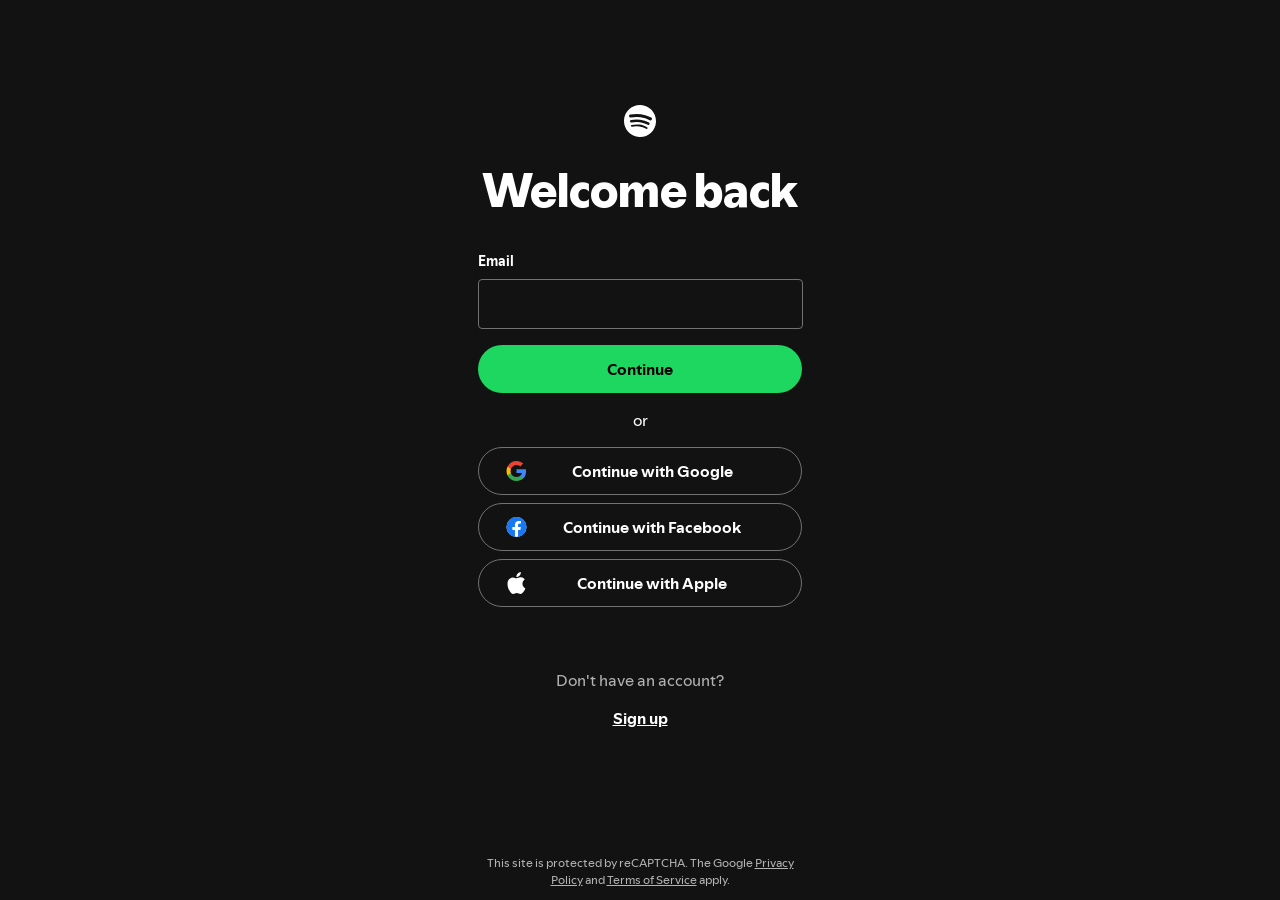
==== Spotify_page_clone/spotify.html @ bc36cb8f "Uploading the final versions of the files" ====
<!doctype html>
<html lang="en">
  <head>
    <meta charset="UTF-8"/>
    <title>Spotify login</title>
    <link rel="stylesheet" href="spotifycss.css"/>
  </head>
  <body>
    <div id="glavni">
      <div id="logo">
        <svg fill="#ffffff" viewBox="0 0 24 24" width="32" height="32">
          <path d="M13.427.01C6.805-.253 1.224 4.902.961 11.524.698 18.147 5.853 23.728 12.476 23.99c6.622.263 12.203-4.892 12.466-11.514S20.049.272 13.427.01m5.066 17.579a.717.717 0 0 1-.977.268 14.4 14.4 0 0 0-5.138-1.747 14.4 14.4 0 0 0-5.42.263.717.717 0 0 1-.338-1.392c1.95-.474 3.955-.571 5.958-.29 2.003.282 3.903.928 5.647 1.92a.717.717 0 0 1 .268.978m1.577-3.15a.93.93 0 0 1-1.262.376 17.7 17.7 0 0 0-5.972-1.96 17.7 17.7 0 0 0-6.281.238.93.93 0 0 1-1.11-.71.93.93 0 0 1 .71-1.11 19.5 19.5 0 0 1 6.94-.262 19.5 19.5 0 0 1 6.599 2.165c.452.245.62.81.376 1.263m1.748-3.551a1.147 1.147 0 0 1-1.546.488 21.4 21.4 0 0 0-6.918-2.208 21.4 21.4 0 0 0-7.259.215 1.146 1.146 0 0 1-.456-2.246 23.7 23.7 0 0 1 8.034-.24 23.7 23.7 0 0 1 7.657 2.445c.561.292.78.984.488 1.546m13.612-.036-.832-.247c-1.67-.495-2.14-.681-2.14-1.353 0-.637.708-1.327 2.264-1.327 1.539 0 2.839.752 3.51 1.31.116.096.24.052.24-.098V6.935c0-.097-.027-.15-.098-.203-.83-.62-2.272-1.07-3.723-1.07-2.953 0-4.722 1.68-4.722 3.59 0 2.157 1.371 2.91 3.626 3.546l.973.274c1.689.478 1.998.902 1.998 1.556 0 1.097-.831 1.433-2.07 1.433-1.556 0-3.457-.911-4.35-2.025-.08-.098-.177-.053-.177.062v2.423c0 .097.01.141.08.22.743.814 2.52 1.53 4.59 1.53 2.546 0 4.456-1.485 4.456-3.784 0-1.787-1.052-2.865-3.625-3.635m10.107-1.76c-1.68 0-2.653 1.026-3.219 2.052V9.376c0-.08-.044-.124-.124-.124h-2.22c-.079 0-.123.044-.123.124V20.72c0 .08.044.124.124.124h2.22c.079 0 .123-.044.123-.124v-4.536c.566 1.025 1.521 2.034 3.237 2.034 2.264 0 3.89-1.955 3.89-4.581s-1.644-4.545-3.908-4.545m-.654 6.986c-1.185 0-2.211-1.167-2.618-2.458.407-1.362 1.344-2.405 2.618-2.405 1.211 0 2.051.92 2.051 2.423s-.84 2.44-2.051 2.44m40.633-6.826h-2.264c-.08 0-.115.017-.15.097l-2.282 5.483-2.29-5.483c-.035-.08-.07-.097-.15-.097h-3.661v-.584c0-.955.645-1.397 1.476-1.397.496 0 1.035.256 1.415.486.089.053.15-.008.115-.088l-.796-1.901a.26.26 0 0 0-.124-.133c-.389-.203-1.025-.38-1.644-.38-1.875 0-2.954 1.432-2.954 3.254v.743h-1.503c-.08 0-.124.044-.124.124v1.768c0 .08.044.124.124.124h1.503v6.668c0 .08.044.123.124.123h2.264c.08 0 .124-.044.124-.123v-6.668h1.936l2.812 6.11-1.512 3.325c-.044.098.009.142.097.142h2.414c.08 0 .116-.018.15-.097l4.997-11.355c.035-.08-.009-.141-.097-.141M54.964 9.04c-2.865 0-4.837 2.025-4.837 4.616 0 2.573 1.971 4.616 4.837 4.616 2.856 0 4.846-2.043 4.846-4.616 0-2.591-1.99-4.616-4.846-4.616m.008 7.065c-1.37 0-2.343-1.043-2.343-2.45 0-1.405.973-2.449 2.343-2.449 1.362 0 2.335 1.043 2.335 2.45 0 1.406-.973 2.45-2.335 2.45m33.541-6.334a1.24 1.24 0 0 0-.483-.471 1.4 1.4 0 0 0-.693-.17q-.384 0-.693.17a1.24 1.24 0 0 0-.484.471q-.174.302-.174.681 0 .375.174.677.175.3.484.471t.693.17.693-.17.483-.471.175-.676q0-.38-.175-.682m-.211 1.247a1 1 0 0 1-.394.39 1.15 1.15 0 0 1-.571.14 1.16 1.16 0 0 1-.576-.14 1 1 0 0 1-.391-.39 1.14 1.14 0 0 1-.14-.566q0-.316.14-.562t.391-.388.576-.14q.32 0 .57.14.253.141.395.39t.142.565q0 .312-.142.56m-19.835-5.78c-.85 0-1.468.6-1.468 1.396s.619 1.397 1.468 1.397c.866 0 1.485-.6 1.485-1.397 0-.796-.619-1.397-1.485-1.397m19.329 5.19a.31.31 0 0 0 .134-.262q0-.168-.132-.266-.132-.099-.381-.099h-.588v1.229h.284v-.489h.154l.374.489h.35l-.41-.518a.5.5 0 0 0 .215-.084m-.424-.109h-.26v-.3h.27q.12 0 .184.036a.12.12 0 0 1 .065.116.12.12 0 0 1-.067.111.4.4 0 0 1-.192.037M69.607 9.252h-2.263c-.08 0-.124.044-.124.124v8.56c0 .08.044.123.124.123h2.263c.08 0 .124-.044.124-.123v-8.56c0-.08-.044-.124-.124-.124m-3.333 6.605a2.1 2.1 0 0 1-1.053.257c-.725 0-1.185-.425-1.185-1.362v-3.484h2.211c.08 0 .124-.044.124-.124V9.376c0-.08-.044-.124-.124-.124h-2.21V6.944c0-.097-.063-.15-.15-.08l-3.954 3.113c-.053.044-.07.088-.07.16v1.007c0 .08.044.124.123.124h1.539v3.855c0 2.087 1.203 3.06 2.918 3.06.743 0 1.46-.194 1.884-.442.062-.035.07-.07.07-.133v-1.68c0-.088-.044-.115-.123-.07" transform="translate(-0.95,0)"></path>
        </svg>
      </div>
      <div id="welcome">
        <a>Welcome back</a>
      </div>
      <div id="forma">
        <form>
          <label for="email">Email</label>
          <input type="email" id="email"/>
        </form>
      </div>
      <button type="submit" id="gumbzelen" onclick="window.location.href='spotfyloginkoda.html'">Continue</button>
      <div id="or">
        <a>or</a>
      </div>
      <div id="skupinabutton">
        <button class="gumbi">
          <svg width="25" height="24" viewBox="0 0 25 24"><path fill-rule="evenodd" clip-rule="evenodd" d="M22.1 12.2272C22.1 11.5182 22.0364 10.8363 21.9182 10.1818H12.5V14.05H17.8818C17.65 15.3 16.9455 16.3591 15.8864 17.0682V19.5772H19.1182C21.0091 17.8363 22.1 15.2727 22.1 12.2272Z" fill="#4285F4"></path><path fill-rule="evenodd" clip-rule="evenodd" d="M12.4998 21.9999C15.1998 21.9999 17.4635 21.1045 19.118 19.5772L15.8862 17.0681C14.9907 17.6681 13.8453 18.0227 12.4998 18.0227C9.89529 18.0227 7.69075 16.2636 6.90439 13.8999H3.56348V16.4908C5.20893 19.759 8.59075 21.9999 12.4998 21.9999Z" fill="#34A853"></path><path fill-rule="evenodd" clip-rule="evenodd" d="M6.90455 13.9C6.70455 13.3 6.59091 12.6591 6.59091 12C6.59091 11.3409 6.70455 10.7 6.90455 10.1V7.50909H3.56364C2.88636 8.85909 2.5 10.3864 2.5 12C2.5 13.6136 2.88636 15.1409 3.56364 16.4909L6.90455 13.9Z" fill="#FBBC05"></path><path fill-rule="evenodd" clip-rule="evenodd" d="M12.4998 5.97727C13.968 5.97727 15.2862 6.48182 16.3226 7.47273L19.1907 4.60455C17.4589 2.99091 15.1953 2 12.4998 2C8.59075 2 5.20893 4.24091 3.56348 7.50909L6.90439 10.1C7.69075 7.73636 9.89529 5.97727 12.4998 5.97727Z" fill="#EA4335"></path></svg>
          Continue with Google
        </button>
        <button class="gumbi">
          <svg width="25" height="24" viewBox="0 0 25 24"><circle cx="12.5" cy="12" r="10" fill="white"></circle><path d="M22.5 12C22.5 6.477 18.023 2 12.5 2C6.977 2 2.5 6.477 2.5 12C2.5 16.991 6.157 21.128 10.938 21.878V14.891H8.398V12H10.938V9.797C10.938 7.291 12.43 5.907 14.715 5.907C15.808 5.907 16.953 6.102 16.953 6.102V8.562H15.693C14.45 8.562 14.063 9.333 14.063 10.125V12H16.836L16.393 14.89H14.063V21.878C18.843 21.128 22.5 16.991 22.5 12Z" fill="#1877F2"></path></svg>
          Continue with Facebook
        </button>
        <button class="gumbi">
          <svg width="25" height="24" viewBox="0 0 24 24"><path d="M15.195 4.513C15.873 3.69 16.351 2.567 16.351 1.433C16.351 1.278 16.341 1.123 16.318 1C15.206 1.044 13.872 1.734 13.083 2.668C12.449 3.379 11.871 4.513 11.871 5.647C11.871 5.825 11.905 5.991 11.916 6.047C11.982 6.058 12.094 6.08 12.216 6.08C13.206 6.08 14.45 5.413 15.195 4.513ZM15.973 6.313C14.317 6.313 12.961 7.325 12.093 7.325C11.171 7.325 9.97 6.38 8.525 6.38C5.779 6.38 3 8.648 3 12.918C3 15.586 4.023 18.398 5.301 20.211C6.391 21.744 7.347 23 8.725 23C10.081 23 10.682 22.1 12.371 22.1C14.083 22.1 14.472 22.978 15.973 22.978C17.463 22.978 18.453 21.61 19.397 20.265C20.442 18.72 20.887 17.219 20.897 17.142C20.809 17.119 17.963 15.952 17.963 12.695C17.963 9.871 20.198 8.604 20.331 8.504C18.852 6.381 16.596 6.314 15.973 6.314V6.313Z" fill="white"></path></svg>
          Continue with Apple
        </button>
      </div>
      <div id="acc">
        <a>Don't have an account?</a>
      </div>
      <div id="reg">
        <a href="spotifysighnup.html">Sign up</a>
      </div>
      <div id="konec">This site is protected by reCAPTCHA. The Google <a href="https://policies.google.com/privacy">Privacy<br>Policy</a> and <a href="https://policies.google.com/terms">Terms of Service</a> apply.</div>
    </div>
  </body>
</html>
---- Spotify_page_clone/spotifycss.css ----
body {
    background-color: #121212;
    margin: 0;
}
#logo {
    width: 32px;
    height: 32px;
    margin-bottom:24px ;
    color: white;
    display: flex;
    justify-content: center;
}
#welcome {
    color: white;
    font-size: 48px;
    font-weight: 800;
    text-align: center;
    margin-bottom: 32px;
    font-family: 'Spotifytitle',sans-serif;
}
label {
    color: white;
    display: block;
    margin-bottom: 8px;
    font-size: 14px;
    font-weight: 700;
    font-family: 'Spotifybold', sans-serif;
}
#forma {
    width: 324px;
    margin: 0 auto 0 auto;
}
#email {
    width: 295px;
    height: 48px;
    background-color: #121212;
    border: 1px solid #727272;
    border-radius: 4px;
    display: block;
    margin-bottom: 16px;
    color: #727272;
    padding: 0 14px;
    font-size: 16px;
    transition: border-color 0.2s ease;
}
#email:focus {
    border-color: white;
}
#gumbzelen {
    background-color: #1ed760;
    color: black;
    font-size: 16px;
    font-weight: 700;
    border-radius: 9999px;
    width: 324px;
    height: 48px;
    border: none;
    cursor: pointer;
    margin-bottom: 8px;
    transition: transform 0.1s ease;
    font-family: 'Spotifybold', sans-serif;
    font-weight: bold;
}
#gumbzelen:hover {
    background-color: #1fdf64;
    transform: scale(1.02);
}
#or {
    color: white;
    text-align: center;
    margin-top: 8px;
    margin-bottom: 16px;
    font-size: 16px;
    font-family: 'Spotifyregular', sans-serif;
}
#skupinabutton {
    width: 324px;
    display: flex;
    flex-direction: column;
    gap: 8px;
    margin-bottom: 32px;
}
.gumbi {
    width: 324px;
    height: 48px;
    border: 1px solid #727272;
    border-radius: 9999px;
    background-color: #121212;
    color: white;
    font-size: 16px;
    font-weight: 700;
    cursor: pointer;
    display: flex;
    align-items: center;
    justify-content: center;
    position: relative;
    transition: border-color 0.2s;
    font-family: 'Spotifybold',sans-serif;
    padding-left: 30px;
    transition: transform 0.1s ease;
}
.gumbi:hover {
    border-color: white;
    transform: scale(1.02);
}
.gumbi svg {
    position: absolute;
    left: 25px;
    margin: 0;
}
#acc {
    color: #b3b3b3;
    font-size: 16px;
    text-align: center;
    margin-bottom: 16px;
    font-family: 'Spotifyregular', sans-serif;
    margin-top: 30px;
}
#reg {
    color: white;
    font-size: 16px;
    text-align: center;
    font-weight: 700;
    margin-bottom: 125px;
    font-family: 'Spotifybold', sans-serif;
}
#reg a {
    color: white;
    transition: transform 0.1s ease;
    display: inline-block;
}
#reg a:hover{
    transform: scale(1.10);
    crusor: pointer;
}
#konec {
    font-size: 12px;
    text-align: center;
    font-weight: 400;
    width: 100%;
    font-family: 'Spotifyregular', sans-serif;
}
#konec a {
    text-decoration: underline;
    color: #b3b3b3;
}
#glavni {
    color: #b3b3b3;
    width: 388px;
    margin: 0 auto;
    display: flex;
    flex-direction: column;
    align-items: center;
    padding-top: 105px;
}
@font-face {
    font-family: 'Spotifytitle';
    src: url('fonts/SpotifyMixUITitle-Extrabold-0c5c3edc175e50c855f03b34606885ef.woff2') format('woff2');
}
@font-face {
    font-family: 'Spotifyregular';
    src: url('fonts/SpotifyMixUI-Regular-76c92fb1a35c462f73429fa8865163eb.woff2') format('woff2');
}
@font-face {
    font-family: 'Spotifybold';
    src: url('fonts/SpotifyMixUI-Bold-09c45a3a0ce9d2971e62cb26e97760fb.woff2') format('woff2');
}
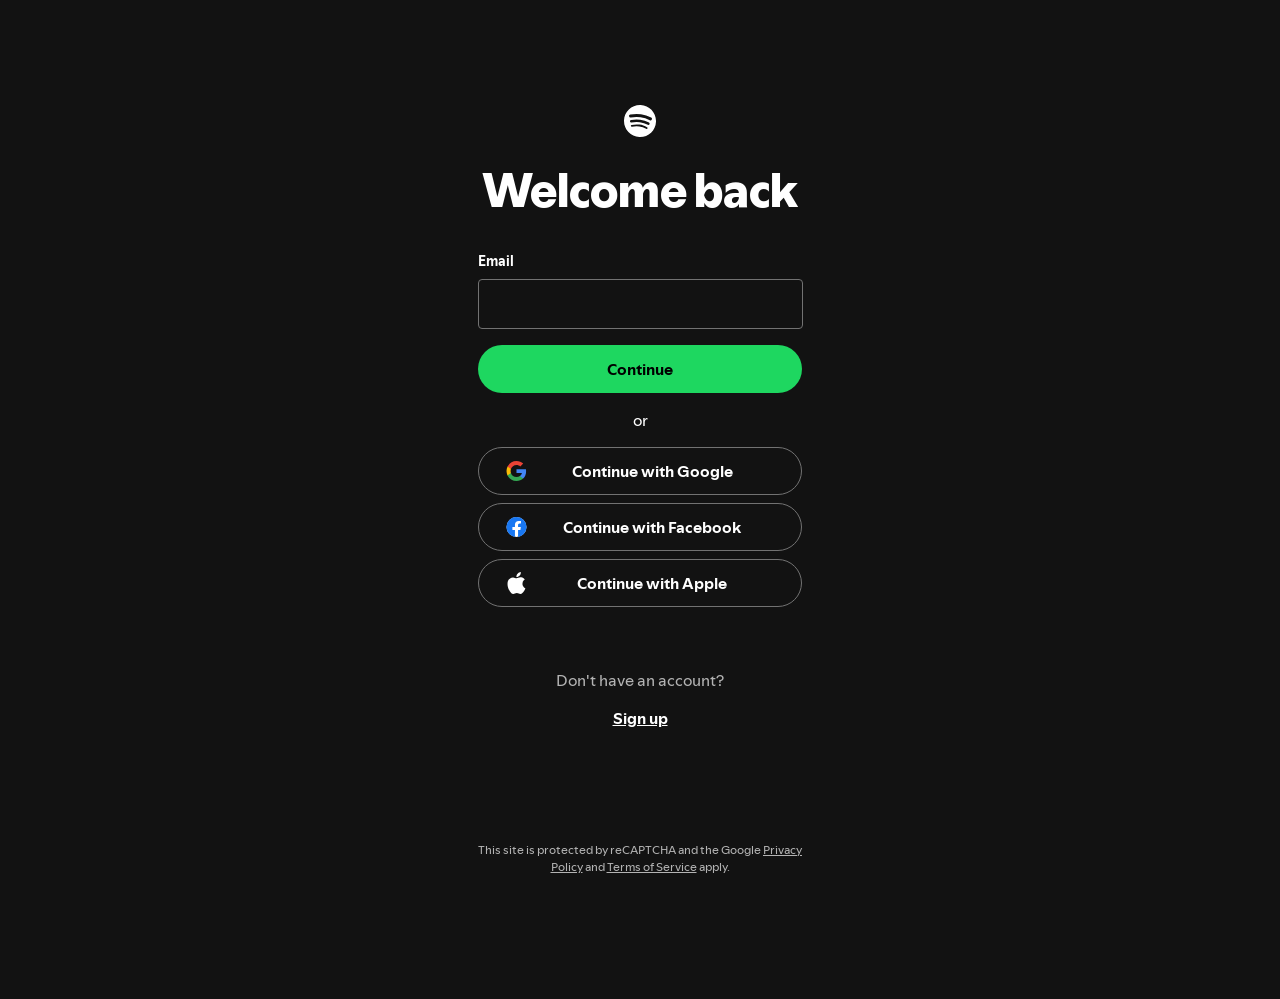
==== commit f5e78a05: "Div "konec" fix" ====
--- a/Spotify_page_clone/spotify.html
+++ b/Spotify_page_clone/spotify.html
@@ -45,7 +45,7 @@
       <div id="reg">
         <a href="spotifysighnup.html">Sign up</a>
       </div>
-      <div id="konec">This site is protected by reCAPTCHA. The Google <a href="https://policies.google.com/privacy">Privacy<br>Policy</a> and <a href="https://policies.google.com/terms">Terms of Service</a> apply.</div>
+      <div id="konec">This site is protected by reCAPTCHA and the Google <a href="https://policies.google.com/privacy">Privacy<br>Policy</a> and <a href="https://policies.google.com/terms">Terms of Service</a> apply.</div>
     </div>
   </body>
 </html>
--- a/Spotify_page_clone/spotifycss.css
+++ b/Spotify_page_clone/spotifycss.css
@@ -1,6 +1,7 @@
 body {
     background-color: #121212;
     margin: 0;
+    display: flex;
 }
 #logo {
     width: 32px;
@@ -121,7 +122,7 @@
     font-size: 16px;
     text-align: center;
     font-weight: 700;
-    margin-bottom: 125px;
+    margin-bottom: 270px;
     font-family: 'Spotifybold', sans-serif;
 }
 #reg a {
@@ -139,6 +140,8 @@
     font-weight: 400;
     width: 100%;
     font-family: 'Spotifyregular', sans-serif;
+    position: fixed;
+    bottom: 25px;
 }
 #konec a {
     text-decoration: underline;
